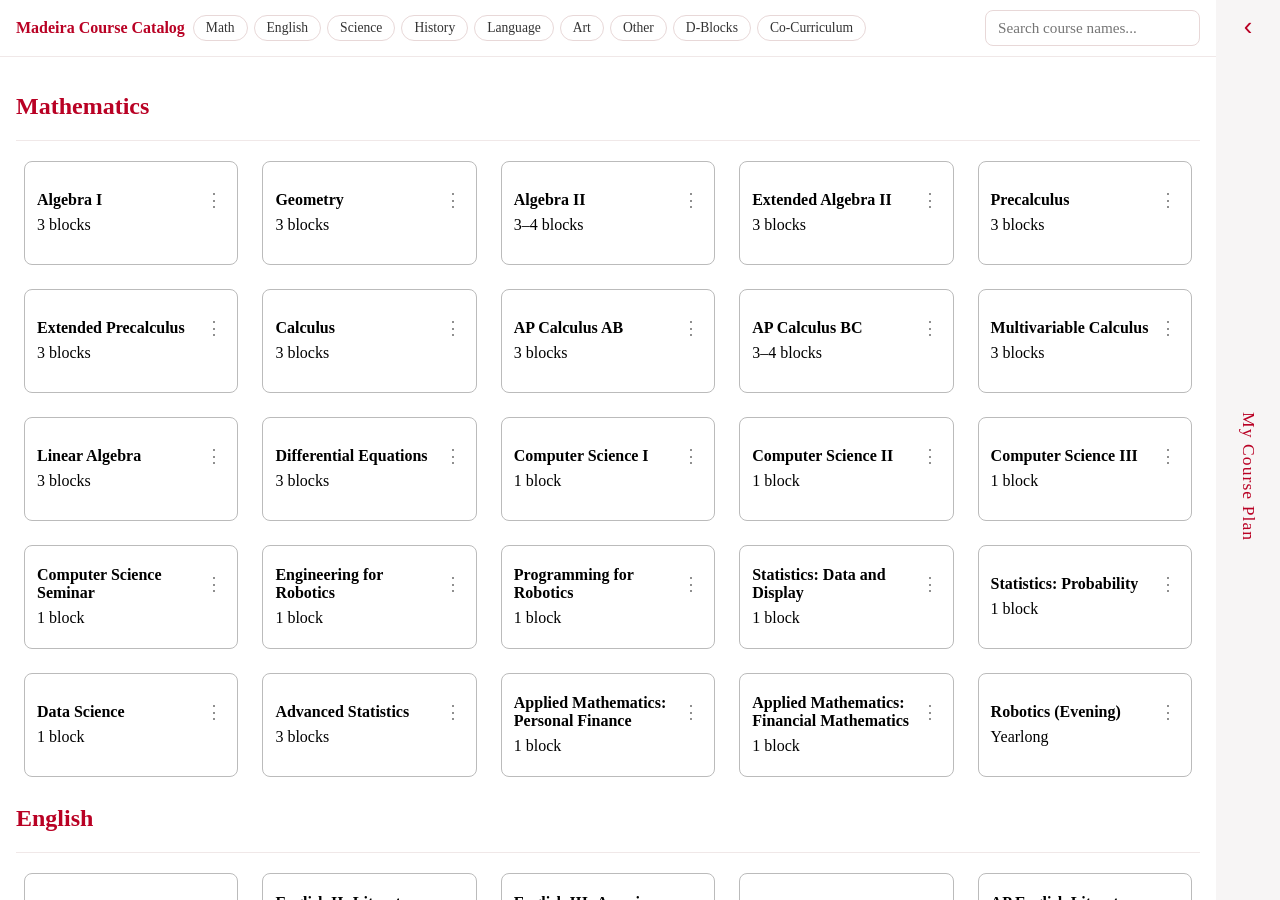
==== main.html @ 4b0dcd18 "Add collapsible course side bar" ====
<head>
  <meta charset="UTF-8">
  <title>Madeira Course Catalog</title>
  <link rel="stylesheet" href="css/style.css">
</head>

<body>

  <!-- two columns side by side -->
  <div id="app">

    <div id="catalog-wrapper">
      <div id="catalog-header">
        <h1 id="site-title">Madeira Course Catalog</h1>
        <div id="dept-nav">
          <button data-dept="mathematics">Math</button>
          <button data-dept="english">English</button>
          <button data-dept="science">Science</button>
          <button data-dept="history">History</button>
          <button data-dept="language">Language</button>
          <button data-dept="art">Art</button>
          <button data-dept="other">Other</button>
          <button data-dept="d_blocks">D-Blocks</button>
          <button data-dept="co_curriculum">Co-Curriculum</button>
        </div>
        <input type="search" id="search" placeholder="Search course names...">
      </div>

      <!-- left: the course catalog -->
      <div id="catalog"></div>
      <!-- course cards get put in catalog by JS -->
    </div>

    <div id="resize-handle"></div>

    <!-- right: the full plan — starts collapsed, expands on toggle -->
    <div id="plan" class="collapsed">
      <button id="plan-toggle" title="Open plan">‹</button>
      <span id="plan-collapsed-label">My Course Plan</span>

      <div id="plan-header">
        <h2>My Course Plan</h2>
        <button id="print-btn">Print / Save PDF</button>
      </div>

      <!-- selector so requirements adjust for students who entered in 10th or 11th grade -->
      <div id="entry-grade-selector">
        <span>Select first year at Madeira:</span>
        <button class="entry-btn active" data-entry="9">9th grade</button>
        <button class="entry-btn" data-entry="10">10th grade</button>
        <button class="entry-btn" data-entry="11">11th grade</button>
      </div>

      <!-- one drop zone per grade year -->
      <!-- class="drop-zone" marks these as valid drop targets -->
      <!-- each h3 has a block-counter span that JS updates -->
      <div class="grade-column" data-grade="9">
        <h3>9th Grade <span class="block-counter" id="counter-9">0/21 blocks</span></h3>
        <ul class="drop-zone"></ul>
      </div>

      <div class="grade-column" data-grade="10">
        <h3>10th Grade <span class="block-counter" id="counter-10">0/21 blocks</span></h3>
        <ul class="drop-zone"></ul>
      </div>

      <div class="grade-column" data-grade="11">
        <h3>11th Grade <span class="block-counter" id="counter-11">0/21 blocks</span></h3>
        <ul class="drop-zone"></ul>
      </div>

      <div class="grade-column" data-grade="12">
        <h3>12th Grade <span class="block-counter" id="counter-12">0/21 blocks</span></h3>
        <ul class="drop-zone"></ul>
      </div>

      <!-- distribution requirements tracker: updates live as courses are added -->
      <!-- starts collapsed so the ui isn't overwhelming — click the header to expand -->
      <div id="dist-tracker">
        <button id="dist-toggle">Distribution Requirements <span id="dist-arrow">▸</span></button>
        <div id="dist-table-wrap" class="hidden">
          <table id="dist-table"><tbody></tbody></table>
        </div>
      </div>

      <!-- tucked away at the bottom so it's not accidentally clicked -->
      <button id="clear-btn">Clear Plan</button>

    </div>
    <div id="modal-overlay" class="hidden">
      <div id="modal-box">
        <button id="modal-close">✕</button>
        <h2 id="modal-name"></h2>
        <p id="modal-description"></p>
        <table id="modal-stats">
          <tbody></tbody>
        </table>
      </div>
    </div>
  </div>

  <!-- confirmation dialog used for prereq warnings and clearing the plan -->
  <!-- <dialog> is part of the DOM so Chrome Translate can reach it, unlike confirm() -->
  <dialog id="confirm-dialog">
    <p id="confirm-message"></p>
    <div id="confirm-buttons">
      <button id="confirm-cancel">Cancel</button>
      <button id="confirm-ok">OK</button>
    </div>
  </dialog>

  <script src="js/main.js"></script>
</body>
---- css/style.css ----
:root {
  --font: Palatino, 'Palatino Linotype', 'Book Antiqua', serif;
}

/* setting up two panels side by side */
body {
  margin: 0;
  padding: 0;
}

#app {
  display: flex;
  height: 100vh;
  width: 100%;
  font-family: var(--font)
}

#site-title {
  font-size: 1rem;
  color: #B90124;
  margin: 0;
  white-space: nowrap; 
}

#catalog-wrapper {
  flex: 3;
  display: flex;
  flex-direction: column;
  overflow: hidden;
  background-color: #ffffff;
}

#catalog-header {
  display: flex;
  flex-wrap: wrap;
  align-items: center;
  gap: 8px;
  padding: 10px 16px;
  border-bottom: 1px solid #f0e8e8;
}

#catalog {
  overflow-y: scroll;
  padding: 16px;
}

#dept-nav {
  display: flex;
  flex-wrap: wrap;
  gap: 6px;
  flex: 1
}

#dept-nav button {
  background: none;
  border: 1px solid #e8d8d8;
  border-radius: 20px;
  padding: 4px 12px;
  font-family: var(--font);
  font-size: 0.85rem;
  cursor: pointer;
  color: #333;
}

#dept-nav button:hover {
  border-color: #B90124;
  color: #B90124;
}

#search {
  align-items: center;
  padding: 8px 12px;
  border: 1px solid #e8d8d8;
  border-radius: 8px;
  font-family: var(--font);
  max-width: 500px;
  font-size: 0.95rem;
  outline: none;
}

#search:focus {
  border-color: #B90124;
}

#resize-handle {
  width: 5px;
  cursor: col-resize;
  background: #f0e8e8;
  flex-shrink: 0;
}

#resize-handle:hover, #resize-handle.dragging {
  background: #B90124;
}

#plan {
  flex: 1;
  overflow-y: scroll;
  padding: 24px;
  background-color: #f7f5f5;
  transition: flex 0.25s ease;
}

/* collapsed: just a narrow strip showing the toggle and rotated label */
#plan.collapsed {
  flex: 0 0 64px;
  padding: 0;
  overflow: hidden;
  display: flex;
  flex-direction: column;
  align-items: center;
}

/* hide all plan content when collapsed except the toggle and label */
#plan.collapsed > *:not(#plan-toggle):not(#plan-collapsed-label) {
  display: none;
}

/* the ‹ arrow — only shown in the collapsed strip */
#plan-toggle {
  display: block;
  width: 100%;
  background: none;
  border: none;
  font-size: 1.6rem;
  cursor: pointer;
  color: #B90124;
  padding: 12px 0;
  text-align: center;
}

#plan-toggle:hover {
  opacity: 0.7;
}


/* "My Course Plan" rotated — only visible when the panel is collapsed */
#plan-collapsed-label {
  display: none;
  writing-mode: vertical-lr;
  font-family: var(--font);
  font-size: 1.1rem;
  color: #B90124;
  letter-spacing: 0.06em;
}

#plan.collapsed #plan-collapsed-label {
  display: flex;
  flex: 1;
  align-items: center;
  justify-content: center;
}

#modal-overlay {
  position: fixed;
  inset:0;
  background: rgba(0,0,0,0.7);
  display: flex;
  align-items: center;
  justify-content: center;
  z-index: 100;
}

#modal-overlay.hidden {
  display: none;
}

#modal-box {
  background: white;
  border-radius: 10px;
  padding: 3rem; 
  max-width: 560px;
  width: 90%;
  position: relative;
  max-height: 80vh;
  overflow-y: auto;
}

#modal-close {
  position: absolute;
  top: 12px;
  right: 16px;
  background: none;
  border: none;
  font-size: 1.2rem;
  cursor: pointer;
  color: #888;
}

/* stats table */
#modal-stats tbody tr td:first-child {
  color: #888;
  font-size: 1rem;
  padding-right: 16px;
  padding-bottom: 6px;
  white-space: nowrap;
}

#modal-name {
  font-size: 2rem;
  margin-bottom: 0.75rem;
}

#modal-description {
  font-size: 1.2rem;
  line-height: 1.6;
  margin-bottom: 1.25rem;
}

#modal-stats td {
  font-size: 1.2rem;
  padding-bottom: 8px;
}

/* department headers */
h2 {
  color: #B90124;
  scroll-margin-top: 24px;
}

/* divider between departments */
hr {
  border: none;
  border-top: 1px solid #f0e8e8;
  margin-bottom: 12px;
}

.course-card {
  border: 1px solid #bbb;
  border-radius: 8px;
  padding: 12px;
  margin: 8px;
  position: relative;
  display: flex;
  flex-direction: column;
  justify-content: center;
}

/* kill browser default margins on the p but keep a small top gap so it doesn't look crushed */
.course-card p {
  margin: 5px 0 0 0;
}

.course-grid {
  display: grid;
  grid-template-columns: repeat(auto-fill, minmax(200px, 1fr));
  grid-auto-rows: 120px;
  gap: 8px;
}

/* selected state on catalog card */
.course-card--selected {
  border-color: #B90124;
  background-color: #fdf0f2;
}

/* grade column boxes in the plan */
.grade-column {
  border: 1px solid #e8d8d8;
  border-radius: 8px;
  padding: 12px;
  margin-bottom: 12px;
  background-color: #ffffff;
}

.grade-column h3 {
  color: #B90124;
  margin-top: 0;
}

/* inside each grade column where cards get dropped */
.drop-zone {
  list-style: none;
  padding: 0;
  min-height: 50px;
  display: grid;
  grid-template-columns: repeat(auto-fill, minmax(140px, 1fr));
  gap: 6px;
}

/* placeholder text shown when a drop zone has no cards yet */
.drop-zone:empty::before {
  content: 'Drag courses here';
  grid-column: 1 / -1;
  text-align: center;
  color: #aaa;
  font-size: 0.9rem;
  padding: 14px 8px;
  word-break: break-word;
  overflow-wrap: break-word;
}

/* mini card inside the plan */
.plan-card {
  background-color: #ffffff;
  border: 1px solid #e8d8d8;
  border-radius: 6px;
  padding: 10px;
  font-size: 0.85rem;
  display: flex;
  flex-direction: column;
  position: relative;
}

/* + button on mini cards to add a note */
.note-btn {
  position: absolute;
  top: 6px;
  right: 6px;
  background: none;
  border: 1px solid #e8d8d8;
  border-radius: 50%;
  width: 18px;
  height: 18px;
  font-size: 0.7rem;
  cursor: pointer;
  color: #aaa;
  padding: 0;
  display: flex;
  align-items: center;
  justify-content: center;
}

.note-btn:hover {
  border-color: #B90124;
  color: #B90124;
}

/* text input that appears when you click the + */
.note-input {
  margin-top: 6px;
  border: 1px solid #e8d8d8;
  border-radius: 4px;
  padding: 4px 6px;
  font-family: var(--font);
  font-size: 0.78rem;
  width: 100%;
  box-sizing: border-box;
  outline: none;
}

.note-input:focus {
  border-color: #B90124;
}

/* saved note displayed on the card */
.note-text {
  margin-top: 4px;
  font-size: 0.75rem;
  color: #888;
  font-family: Georgia, serif;
}

.hidden {
  display: none;
}

.plan-card strong {
  padding-right: 26px;
}

.plan-card span {
  color: #888;
  font-size: 0.78rem;
}

/* status tag on plan cards — color is set inline by JS to match the catalog card icon */
.plan-status {
  font-size: 0.72rem;
  margin-top: 3px;
  display: block;
}

/* card row: badge (left) · course name (fills space) · ⋮ button (right) */
.card-row {
  display: flex;
  align-items: center;
  gap: 6px;
  margin-bottom: 2px;
}

/* name fills the space between badge and ⋮ button */
.card-row strong {
  flex: 1;
}

/* shows which grade year a course has been added to (e.g. "9th") */
.grade-badge {
  font-size: 0.68rem;
  color: #B90124;
  font-weight: bold;
  background: #fdf0f2;
  border-radius: 3px;
  padding: 1px 5px;
}

/* ⋮ button on catalog cards for setting a status */
.status-btn {
  background: none;
  border: none;
  cursor: pointer;
  color: #888;
  font-size: 1.1rem;
  padding: 0 2px;
  line-height: 1;
  margin-left: auto;
}

.status-btn:hover {
  opacity: 0.7;
}


/* dropdown that appears under the ⋮ button */
.status-dropdown {
  position: absolute;
  top: 34px;
  right: 6px;
  background: white;
  border: 1px solid #e8d8d8;
  border-radius: 6px;
  box-shadow: 0 2px 8px rgba(0,0,0,0.12);
  z-index: 10;
  min-width: 148px;
}

.status-dropdown button {
  display: block;
  width: 100%;
  background: none;
  border: none;
  text-align: left;
  padding: 8px 12px;
  cursor: pointer;
  font-family: var(--font);
  font-size: 0.85rem;
  color: #333;
}

.status-dropdown button:hover {
  background: #fdf0f2;
  color: #B90124;
}

/* green tint when a course is marked as taken previously */
.course-card--taken {
  border-color: #2e7d32;
  background-color: #f0f7f0;
}

/* "Remove status" option at the bottom of the dropdown */
.status-dropdown button[data-status="none"] {
  color: #aaa;
  font-style: italic;
  border-top: 1px solid #f0e8e8;
}

/* brief popup at the bottom of the screen for prereq warnings */
.toast {
  position: fixed;
  bottom: 24px;
  left: 50%;
  transform: translateX(-50%);
  background: #333;
  color: white;
  padding: 12px 20px;
  border-radius: 8px;
  font-size: 0.9rem;
  font-family: var(--font);
  z-index: 200;
  max-width: 620px;
  text-align: center;
  box-shadow: 0 4px 12px rgba(0,0,0,0.2);
}

/* plan header: title on the left, print button on the right */
#plan-header {
  display: flex;
  justify-content: space-between;
  align-items: center;
  margin-bottom: 24px;
}

#plan-header h2 {
  margin: 0;
}

#print-btn {
  background: none;
  border: 1px solid #e8d8d8;
  border-radius: 6px;
  padding: 6px 12px;
  font-family: var(--font);
  font-size: 0.85rem;
  cursor: pointer;
  color: #555;
}

#print-btn:hover {
  border-color: #B90124;
  color: #B90124;
}

/* same style as the print button, just tucked below the tracker */
#clear-btn {
  display: block;
  margin: 20px auto 8px;
  background: none;
  border: 1px solid #e8d8d8;
  border-radius: 6px;
  padding: 6px 12px;
  font-family: var(--font);
  font-size: 0.85rem;
  cursor: pointer;
  color: #555;
}

#clear-btn:hover {
  border-color: #B90124;
  color: #B90124;
}

/* print / save as pdf: hide catalog, show plan full-width */
@media print {
  #catalog-wrapper { display: none; }
  #resize-handle { display: none; }
  /* always print the plan fully expanded even if it was collapsed on screen */
  #plan.collapsed { flex: 1; padding: 24px; overflow: visible; }
  #plan.collapsed > * { display: revert !important; }
  #plan-toggle, #plan-collapsed-label { display: none !important; }
  #app { display: block; }

  #plan {
    overflow: visible;
    width: 100%;
    padding: 0;
    box-sizing: border-box;
  }

  /* swap the rounded box for a simple top rule so a page break mid-section
     doesn't produce a split empty box with the header on one page */
  .grade-column {
    box-sizing: border-box;
    border: none;
    border-top: 2px solid #f0e8e8;
    border-radius: 0;
    padding: 8px 0 16px 0;
    margin-bottom: 0;
    background: none;
  }

  /* keep the grade heading glued to its first row of cards */
  .grade-column h3 { break-after: avoid; }

  /* hide empty grade years entirely — no "Drag courses here" on the printout */
  .grade-column:has(.drop-zone:empty) { display: none; }
  .drop-zone { min-height: 0; }
  .drop-zone:empty::before { display: none; }

  .drop-zone, .plan-card { box-sizing: border-box; }

  .note-btn, .status-btn, #print-btn { display: none !important; }
  .plan-card { margin-bottom: 6px; break-inside: avoid; }
  /* hide interactive elements that don't belong on a printout */
  .block-picker, #entry-grade-selector { display: none !important; }
  .block-counter { float: none; margin-left: 6px; }

  /* always show the distribution requirements when printing, even if collapsed */
  #dist-table-wrap.hidden { display: block !important; }
  #dist-toggle { display: none; }
}

/* ── entry grade selector ───────────────────────────────────── */

#entry-grade-selector {
  display: flex;
  align-items: center;
  gap: 6px;
  margin-bottom: 20px;
  font-size: 0.82rem;
  color: #888;
  flex-wrap: wrap;
}

.entry-btn {
  background: none;
  border: 1px solid #e8d8d8;
  border-radius: 20px;
  padding: 3px 10px;
  font-family: var(--font);
  font-size: 0.8rem;
  cursor: pointer;
  color: #555;
}

.entry-btn:hover {
  border-color: #B90124;
  color: #B90124;
}

.entry-btn.active {
  border-color: #B90124;
  color: #B90124;
  background-color: #fdf0f2;
}

/* ── per-grade block counter ────────────────────────────────── */

/* sits inside the grade h3, floated right */
.block-counter {
  font-size: 0.75rem;
  font-weight: normal;
  color: #bbb;
  float: right;
  margin-top: 4px;
  font-family: var(--font);
}

/* turns green when the total lands in the 18–21 range */
.block-counter.good {
  color: #2e7d32;
}

/* turns red when blocks are out of the 18–21 range */
.block-counter.off {
  color: #B90124;
}

/* ── block range picker on plan cards ──────────────────────── */

/* shows up on cards where the block count is a range (e.g. Algebra II: 3–4) */
.block-picker {
  display: flex;
  align-items: center;
  gap: 3px;
  margin-top: 5px;
  flex-wrap: wrap;
}

.block-picker-label {
  font-size: 0.7rem;
  color: #bbb;
}

.block-pick-btn {
  background: none;
  border: 1px solid #e8d8d8;
  border-radius: 4px;
  padding: 1px 6px;
  font-size: 0.72rem;
  cursor: pointer;
  font-family: var(--font);
  color: #888;
  line-height: 1.4;
}

.block-pick-btn:hover {
  border-color: #B90124;
  color: #B90124;
}

/* active = the currently selected block count */
.block-pick-btn.active {
  border-color: #B90124;
  color: #B90124;
  background-color: #fdf0f2;
}

/* ── distribution requirements tracker ─────────────────────── */

#dist-tracker {
  margin-top: 20px;
  background-color: #ffffff;
  border: 1px solid #e8d8d8;
  border-radius: 8px;
  overflow: hidden;
}

/* the clickable header row that collapses/expands the table */
#dist-toggle {
  display: flex;
  justify-content: space-between;
  align-items: center;
  width: 100%;
  background: none;
  border: none;
  padding: 10px 16px;
  font-family: var(--font);
  font-size: 0.9rem;
  color: #B90124;
  cursor: pointer;
  text-align: left;
}

#dist-toggle:hover {
  background-color: #fdf0f2;
}

#dist-arrow {
  font-size: 0.75rem;
  color: #B90124;
}

/* the table gets padding only when it's visible */
/* wrapper div gets the padding — table elements ignore padding with border-collapse: collapse */
#dist-table-wrap {
  padding: 20px 16px 24px;
}

#dist-table {
  width: 100%;
  border-collapse: collapse;
  font-size: 0.85rem;
}

#dist-table td {
  padding: 3px 4px;
  vertical-align: top;
}

/* indent the subject name column so it doesn't hug the left edge */
#dist-table td:first-child {
  padding-left: 12px;
}

/* right-aligned credit count column */
.dist-count {
  text-align: right;
  color: #888;
  white-space: nowrap;
  padding-right: 8px;
}

/* third column: just the checkmark/x */
#dist-table tr td:last-child {
  width: 20px;
  text-align: center;
}

.dist-met   { color: #2e7d32; font-weight: bold; }
.dist-unmet { color: #B90124; }

/* indented sub-rows (e.g. Biology ✓  Chemistry ✗  Physics ✓) */
.dist-sub {
  font-size: 0.78rem;
  color: #888;
  padding: 0 4px 6px 16px;
}

.dist-sub .dist-met   { font-weight: normal; }
.dist-sub .dist-unmet { font-weight: normal; }

/* ── confirmation dialog (prereq warnings + clear plan) ─────── */

/* <dialog> is part of the DOM so Chrome Translate can reach it */
#confirm-dialog {
  border: none;
  border-radius: 10px;
  padding: 2rem 2.5rem;
  max-width: 460px;
  width: 90%;
  font-family: var(--font);
  font-size: 1rem;
  line-height: 1.6;
  color: #333;
}

/* dark overlay behind the dialog, same as the course detail modal */
#confirm-dialog::backdrop {
  background: rgba(0,0,0,0.7);
}

/* white-space: pre-line makes \n in the JS message show as real line breaks */
#confirm-message {
  margin: 0 0 1.5rem 0;
  white-space: pre-line;
}

#confirm-buttons {
  display: flex;
  justify-content: flex-end;
  gap: 8px;
}

#confirm-cancel {
  background: none;
  border: 1px solid #e8d8d8;
  border-radius: 6px;
  padding: 6px 14px;
  font-family: var(--font);
  font-size: 0.9rem;
  cursor: pointer;
  color: #555;
}

#confirm-cancel:hover {
  border-color: #B90124;
  color: #B90124;
}

#confirm-ok {
  background: none;
  border: 1px solid #B90124;
  border-radius: 6px;
  padding: 6px 14px;
  font-family: var(--font);
  font-size: 0.9rem;
  cursor: pointer;
  color: #B90124;
}

#confirm-ok:hover {
  background-color: #fdf0f2;
}
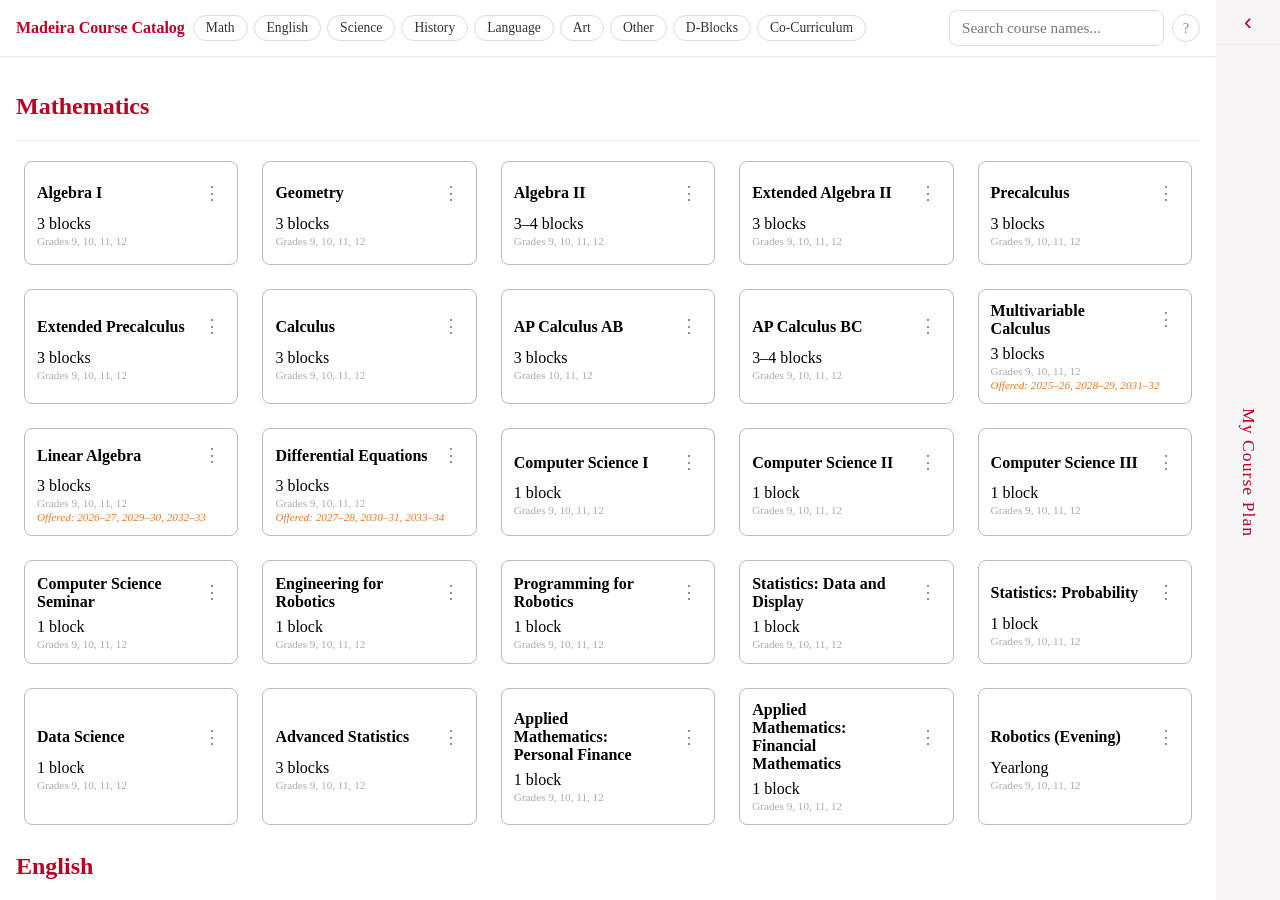
==== commit 025aa30f: "Refactor HTML structure to improve comments" ====
--- a/main.html
+++ b/main.html
@@ -24,6 +24,7 @@
           <button data-dept="co_curriculum">Co-Curriculum</button>
         </div>
         <input type="search" id="search" placeholder="Search course names...">
+        <button id="help-btn" title="How to use this tool">?</button>
       </div>
 
       <!-- left: the course catalog -->
@@ -33,60 +34,106 @@
 
     <div id="resize-handle"></div>
 
-    <!-- right: the full plan — starts collapsed, expands on toggle -->
+    <!-- right: the full plan, starts collapsed, expands -->
     <div id="plan" class="collapsed">
       <button id="plan-toggle" title="Open plan">‹</button>
       <span id="plan-collapsed-label">My Course Plan</span>
 
-      <div id="plan-header">
-        <h2>My Course Plan</h2>
-        <button id="print-btn">Print / Save PDF</button>
+      <!-- plan-inner wraps all the scrollable content so the toggle arrow stays outside
+           the scrollable area and never shifts when padding or content changes -->
+      <div id="plan-inner">
+
+        <div id="plan-header">
+          <h2>My Course Plan</h2>
+          <button id="print-btn">Print / Save PDF</button>
+        </div>
+
+        <!-- selector so requirements adjust for students who entered in 10th or 11th grade -->
+        <div id="entry-grade-selector">
+          <span>Select first year at Madeira:</span>
+          <button class="entry-btn active" data-entry="9">9th grade</button>
+          <button class="entry-btn" data-entry="10">10th grade</button>
+          <button class="entry-btn" data-entry="11">11th grade</button>
+        </div>
+
+        <!-- one drop zone per grade year -->
+        <!-- class="drop-zone" marks these as valid drop targets -->
+        <!-- each h3 has a block-counter span that JS updates -->
+        <div class="grade-column" data-grade="9">
+          <h3>9th Grade <span class="block-counter" id="counter-9">0 blocks · 0 credits</span></h3>
+          <ul class="drop-zone"></ul>
+        </div>
+
+        <div class="grade-column" data-grade="10">
+          <h3>10th Grade <span class="block-counter" id="counter-10">0 blocks · 0 credits</span></h3>
+          <ul class="drop-zone"></ul>
+        </div>
+
+        <div class="grade-column" data-grade="11">
+          <h3>11th Grade <span class="block-counter" id="counter-11">0 blocks · 0 credits</span></h3>
+          <ul class="drop-zone"></ul>
+        </div>
+
+        <div class="grade-column" data-grade="12">
+          <h3>12th Grade <span class="block-counter" id="counter-12">0 blocks · 0 credits</span></h3>
+          <ul class="drop-zone"></ul>
+        </div>
+
+        <!-- distribution requirements tracker: updates live as courses are added -->
+        <div id="dist-tracker">
+          <button id="dist-toggle">Distribution Requirements <span id="dist-arrow">▾</span></button>
+          <div id="dist-table-wrap">
+            <table id="dist-table"><tbody></tbody></table>
+          </div>
+        </div>
+
+        <!-- tucked away at the bottom so it's not accidentally clicked -->
+        <button id="clear-btn">Clear Plan</button>
+
+      </div><!-- end #plan-inner -->
+    </div>
+    <!-- help / tutorial overlay — opened by the ? button in the header -->
+    <div id="help-overlay" class="hidden">
+      <div id="help-box">
+        <button id="help-close">✕</button>
+        <h2>How to use this planner</h2>
+
+        <h3>Building your plan</h3>
+        <ul>
+          <li><strong>Browse courses</strong> in the course catalog on the left side of the screen. Click the subject buttons at the top to jump to a department, or type in the search bar to find a course by name.</li>
+          <li><strong>Open your plan</strong> by clicking on the collapsed side bar on the far right side of the screen. Use the vertical bar between the catalog and plan to adjust the size they are displayed.</li>
+          <li><strong>Drag a course card</strong> into one of the grade columns on the right to add it to your plan.</li>
+          <li><strong>Move a course</strong> by dragging its mini-card from one grade column to another.</li>
+          <li><strong>Remove a course</strong> by dragging its mini-card back to the left catalog panel.</li>
+          <li>Click any course card (in the catalog or in your plan) to see its full description and details.</li>
+        </ul>
+
+        <h3>Tagging courses</h3>
+        <ul>
+          <li>Click the <strong>⋮</strong> button in the top right of a catalog card to mark a course as <strong>★ Interested</strong>, <strong>✓ Taken Previously</strong>, or <strong>? Asking About</strong>. The tag shows up on the mini-card in your plan too.</li>
+          <li>If you've already taken a prerequisite at a different school, mark it as "Taken Previously" so the planner knows you have it.</li>
+        </ul>
+
+        <h3>Saving &amp; printing</h3>
+        <ul>
+          <li>Your plan is <strong>saved automatically</strong> in your browser. It will still be there if you close the tab and come back.</li>
+          <li>Click <strong>Print / Save PDF</strong> to download a copy of your plan.</li>
+        </ul>
+
+        <h3>About the Madeira schedule</h3>
+        <ul>
+          <li><strong>Blocks</strong> are the main academic schedule slots. Most courses are 3 blocks per year. You must fill 18–21 blocks per year (shown by the ✓/✗ counter next to each grade).</li>
+          <li><strong>D-Blocks</strong> are daily afternoon activity periods. They are not counted toward your academic block total. You choose one activity per season (Fall, Winter, Spring).</li>
+          <li><strong>Co-Curriculum</strong> courses (Student Government, leadership programs, etc.) are separate from your academic schedule and are required each year.</li>
+          <li><strong>Evening courses</strong> like Chorus, Orchestra, Stagecraft, and GYLB meet outside of the regular school day. They count as credits toward graduation but do not take up a daytime block.</li>
+          <li><strong>Rotating courses</strong> — Linear Algebra, Multivariable Calculus, and Differential Equations — are not offered every year. Their catalog cards show which years they are available.</li>
+        </ul>
+
+        <h3>Graduation requirements</h3>
+        <p>Click <strong>Distribution Requirements</strong> at the bottom of your plan to see a live checklist of how many credits you still need in each subject area. This updates automatically as you add courses.</p>
       </div>
+    </div>
 
-      <!-- selector so requirements adjust for students who entered in 10th or 11th grade -->
-      <div id="entry-grade-selector">
-        <span>Select first year at Madeira:</span>
-        <button class="entry-btn active" data-entry="9">9th grade</button>
-        <button class="entry-btn" data-entry="10">10th grade</button>
-        <button class="entry-btn" data-entry="11">11th grade</button>
-      </div>
-
-      <!-- one drop zone per grade year -->
-      <!-- class="drop-zone" marks these as valid drop targets -->
-      <!-- each h3 has a block-counter span that JS updates -->
-      <div class="grade-column" data-grade="9">
-        <h3>9th Grade <span class="block-counter" id="counter-9">0/21 blocks</span></h3>
-        <ul class="drop-zone"></ul>
-      </div>
-
-      <div class="grade-column" data-grade="10">
-        <h3>10th Grade <span class="block-counter" id="counter-10">0/21 blocks</span></h3>
-        <ul class="drop-zone"></ul>
-      </div>
-
-      <div class="grade-column" data-grade="11">
-        <h3>11th Grade <span class="block-counter" id="counter-11">0/21 blocks</span></h3>
-        <ul class="drop-zone"></ul>
-      </div>
-
-      <div class="grade-column" data-grade="12">
-        <h3>12th Grade <span class="block-counter" id="counter-12">0/21 blocks</span></h3>
-        <ul class="drop-zone"></ul>
-      </div>
-
-      <!-- distribution requirements tracker: updates live as courses are added -->
-      <!-- starts collapsed so the ui isn't overwhelming — click the header to expand -->
-      <div id="dist-tracker">
-        <button id="dist-toggle">Distribution Requirements <span id="dist-arrow">▸</span></button>
-        <div id="dist-table-wrap" class="hidden">
-          <table id="dist-table"><tbody></tbody></table>
-        </div>
-      </div>
-
-      <!-- tucked away at the bottom so it's not accidentally clicked -->
-      <button id="clear-btn">Clear Plan</button>
-
-    </div>
     <div id="modal-overlay" class="hidden">
       <div id="modal-box">
         <button id="modal-close">✕</button>
@@ -99,8 +146,15 @@
     </div>
   </div>
 
-  <!-- confirmation dialog used for prereq warnings and clearing the plan -->
-  <!-- <dialog> is part of the DOM so Chrome Translate can reach it, unlike confirm() -->
+  <!-- shown when a student clicks a locked required course card -->
+  <dialog id="locked-dialog">
+    <p id="locked-message"></p>
+    <div id="locked-buttons">
+      <button id="locked-ok">OK</button>
+    </div>
+  </dialog>
+
+  <!-- confirmation used for prereq warnings and clearing the plan -->
   <dialog id="confirm-dialog">
     <p id="confirm-message"></p>
     <div id="confirm-buttons">
--- a/css/style.css
+++ b/css/style.css
@@ -23,7 +23,7 @@
 }
 
 #catalog-wrapper {
-  flex: 3;
+  flex: 5;
   display: flex;
   flex-direction: column;
   overflow: hidden;
@@ -94,45 +94,52 @@
 }
 
 #plan {
+  flex: 2;
+  display: flex;
+  flex-direction: column;
+  background-color: #f7f5f5;
+  transition: flex 0.25s ease;
+}
+
+/* collapsed: narrow strip — whole thing is clickable to open the plan */
+#plan.collapsed {
+  flex: 0 0 64px;
+  overflow: hidden;
+  cursor: pointer;
+}
+
+/* toggle arrow — full-width bar at the top of the panel
+   lives outside #plan-inner so padding changes to the scroll area never move it */
+#plan-toggle {
+  display: block;
+  width: 100%;
+  flex-shrink: 0;
+  background: none;
+  border: none;
+  border-bottom: 1px solid #f0e8e8;
+  font-size: 1.5rem;
+  cursor: pointer;
+  color: #B90124;
+  padding: 10px 0;
+  text-align: center;
+  line-height: 1;
+}
+
+#plan-toggle:hover {
+  background-color: #fdf0f2;
+}
+
+/* the scrollable content area — everything except the toggle and the collapsed label */
+#plan-inner {
   flex: 1;
   overflow-y: scroll;
   padding: 24px;
-  background-color: #f7f5f5;
-  transition: flex 0.25s ease;
-}
-
-/* collapsed: just a narrow strip showing the toggle and rotated label */
-#plan.collapsed {
-  flex: 0 0 64px;
-  padding: 0;
-  overflow: hidden;
-  display: flex;
-  flex-direction: column;
-  align-items: center;
-}
-
-/* hide all plan content when collapsed except the toggle and label */
-#plan.collapsed > *:not(#plan-toggle):not(#plan-collapsed-label) {
+}
+
+/* when collapsed, hide the inner content */
+#plan.collapsed #plan-inner {
   display: none;
 }
-
-/* the ‹ arrow — only shown in the collapsed strip */
-#plan-toggle {
-  display: block;
-  width: 100%;
-  background: none;
-  border: none;
-  font-size: 1.6rem;
-  cursor: pointer;
-  color: #B90124;
-  padding: 12px 0;
-  text-align: center;
-}
-
-#plan-toggle:hover {
-  opacity: 0.7;
-}
-
 
 /* "My Course Plan" rotated — only visible when the panel is collapsed */
 #plan-collapsed-label {
@@ -236,7 +243,7 @@
   justify-content: center;
 }
 
-/* kill browser default margins on the p but keep a small top gap so it doesn't look crushed */
+/*  keep a small top gap so it doesn't look crushed */
 .course-card p {
   margin: 5px 0 0 0;
 }
@@ -244,7 +251,9 @@
 .course-grid {
   display: grid;
   grid-template-columns: repeat(auto-fill, minmax(200px, 1fr));
-  grid-auto-rows: 120px;
+  /* minmax lets cards grow if they need to (rotation label, grade level line)
+     while keeping a consistent minimum height across all cards */
+  grid-auto-rows: minmax(120px, auto);
   gap: 8px;
 }
 
@@ -395,15 +404,18 @@
 }
 
 /* ⋮ button on catalog cards for setting a status */
+/* bigger padding = easier to click without changing the visual size much */
 .status-btn {
   background: none;
   border: none;
   cursor: pointer;
   color: #888;
   font-size: 1.1rem;
-  padding: 0 2px;
+  padding: 6px 8px;
   line-height: 1;
   margin-left: auto;
+  /* negative margin pulls back any extra space so the card layout isn't affected */
+  margin-right: -4px;
 }
 
 .status-btn:hover {
@@ -520,22 +532,84 @@
   color: #B90124;
 }
 
+/* ── responsive layout — stack panels vertically on mobile ──── */
+
+@media (max-width: 768px) {
+  #app {
+    flex-direction: column;
+    height: auto;
+    min-height: 100vh;
+  }
+
+  #catalog-wrapper {
+    flex: none;
+    width: 100%;
+    overflow: visible;
+  }
+
+  /* catalog scrolls naturally with the page on mobile */
+  #catalog {
+    overflow-y: visible;
+  }
+
+  /* hide the drag handle — not useful on mobile */
+  #resize-handle {
+    display: none !important;
+  }
+
+  /* plan panel sits below the catalog, full width, always expanded on mobile */
+  #plan, #plan.collapsed {
+    flex: none;
+    width: 100%;
+    overflow: visible;
+    display: flex;
+    flex-direction: column;
+  }
+
+  /* always show plan-inner on mobile */
+  #plan.collapsed #plan-inner {
+    display: block !important;
+  }
+
+  #plan-inner {
+    overflow-y: visible;
+    padding: 16px;
+  }
+
+  /* hide the toggle arrow and collapsed label on mobile — plan is always open */
+  #plan-toggle,
+  #plan-collapsed-label,
+  #help-btn {
+    display: none !important;
+  }
+
+  /* catalog header: let the search bar take a full row below the nav */
+  #catalog-header {
+    flex-wrap: wrap;
+  }
+
+  #search {
+    width: 100%;
+    max-width: 100%;
+    box-sizing: border-box;
+  }
+
+  /* drop zones fill the full width in one column */
+  .drop-zone {
+    grid-template-columns: 1fr;
+  }
+}
+
 /* print / save as pdf: hide catalog, show plan full-width */
 @media print {
   #catalog-wrapper { display: none; }
   #resize-handle { display: none; }
   /* always print the plan fully expanded even if it was collapsed on screen */
-  #plan.collapsed { flex: 1; padding: 24px; overflow: visible; }
-  #plan.collapsed > * { display: revert !important; }
+  #plan, #plan.collapsed { flex: 1; overflow: visible; display: flex; flex-direction: column; }
+  #plan.collapsed #plan-inner { display: block !important; }
+  #plan-inner { overflow: visible; padding: 0; }
   #plan-toggle, #plan-collapsed-label { display: none !important; }
   #app { display: block; }
-
-  #plan {
-    overflow: visible;
-    width: 100%;
-    padding: 0;
-    box-sizing: border-box;
-  }
 
   /* swap the rounded box for a simple top rule so a page break mid-section
      doesn't produce a split empty box with the header on one page */
@@ -812,3 +886,206 @@
 #confirm-ok:hover {
   background-color: #fdf0f2;
 }
+
+/* small grade-level note on catalog cards (e.g. "Grades 11, 12" or "Grade 9 only") */
+.card-grade-levels {
+  display: block;
+  font-size: 0.7rem;
+  color: #aaa;
+  margin-top: 2px;
+}
+
+/* rotating math course note (e.g. "Offered: 2026, 2029, 2032") */
+.card-rotation {
+  display: block;
+  font-size: 0.7rem;
+  color: #e87722;
+  margin-top: 2px;
+  font-style: italic;
+}
+
+/* ── startup bounce animations ───────────────────────────────── */
+
+/* plan strip bounces left-right to hint it can be opened */
+@keyframes plan-bounce {
+  0%   { transform: translateX(0); }
+  15%  { transform: translateX(-14px); }
+  30%  { transform: translateX(0); }
+  45%  { transform: translateX(-9px); }
+  60%  { transform: translateX(0); }
+  75%  { transform: translateX(-4px); }
+  100% { transform: translateX(0); }
+}
+
+.plan-bounce {
+  animation: plan-bounce 0.9s ease 0.7s 1 both;
+}
+
+/* ? button pulses to draw attention to the tutorial */
+@keyframes help-bounce {
+  0%   { transform: scale(1); }
+  20%  { transform: scale(1.45); }
+  40%  { transform: scale(1); }
+  60%  { transform: scale(1.25); }
+  80%  { transform: scale(1); }
+  90%  { transform: scale(1.1); }
+  100% { transform: scale(1); }
+}
+
+.help-bounce {
+  animation: help-bounce 0.8s ease 1.4s 1 both;
+}
+
+/* ── ? help button in the catalog header ───────────────────── */
+
+#help-btn {
+  background: none;
+  border: 1px solid #e8d8d8;
+  border-radius: 50%;
+  width: 28px;
+  height: 28px;
+  font-family: var(--font);
+  font-size: 0.9rem;
+  color: #888;
+  cursor: pointer;
+  flex-shrink: 0;
+  line-height: 1;
+}
+
+#help-btn:hover {
+  border-color: #B90124;
+  color: #B90124;
+}
+
+/* ── help / tutorial overlay ────────────────────────────────── */
+
+#help-overlay {
+  position: fixed;
+  inset: 0;
+  background: rgba(0,0,0,0.7);
+  display: flex;
+  align-items: center;
+  justify-content: center;
+  z-index: 100;
+}
+
+#help-overlay.hidden {
+  display: none;
+}
+
+#help-box {
+  background: white;
+  border-radius: 10px;
+  padding: 2.5rem 3rem;
+  max-width: 600px;
+  width: 90%;
+  max-height: 85vh;
+  overflow-y: auto;
+  position: relative;
+  font-family: var(--font);
+  color: #333;
+  line-height: 1.6;
+}
+
+#help-box h2 {
+  font-size: 1.5rem;
+  margin-top: 0;
+  margin-bottom: 1.2rem;
+}
+
+#help-box h3 {
+  color: #B90124;
+  font-size: 1rem;
+  margin-top: 1.4rem;
+  margin-bottom: 0.4rem;
+}
+
+#help-box ul {
+  margin: 0 0 0.5rem 0;
+  padding-left: 1.2rem;
+}
+
+#help-box li {
+  margin-bottom: 0.4rem;
+  font-size: 0.95rem;
+}
+
+#help-box p {
+  font-size: 0.95rem;
+  margin: 0.4rem 0 0.8rem 0;
+}
+
+#help-close {
+  position: absolute;
+  top: 12px;
+  right: 16px;
+  background: none;
+  border: none;
+  font-size: 1.2rem;
+  cursor: pointer;
+  color: #888;
+}
+
+#help-close:hover {
+  color: #B90124;
+}
+
+/* ── locked required course plan cards ─────────────────────── */
+
+/* locked cards can't be dragged and have a subtle required indicator */
+.plan-card--locked {
+  cursor: default;
+  border-color: #e8d8d8;
+  background-color: #fdfbfb;
+}
+
+/* small "Required" label at the bottom of locked cards */
+.plan-card--locked .locked-label {
+  font-size: 0.65rem;
+  color: #B90124;
+  margin-top: 4px;
+  letter-spacing: 0.04em;
+  text-transform: uppercase;
+}
+
+/* ── locked-dialog (info popup for required courses) ────────── */
+
+#locked-dialog {
+  border: none;
+  border-radius: 10px;
+  padding: 2rem 2.5rem;
+  max-width: 420px;
+  width: 90%;
+  font-family: var(--font);
+  font-size: 1rem;
+  line-height: 1.6;
+  color: #333;
+}
+
+#locked-dialog::backdrop {
+  background: rgba(0,0,0,0.7);
+}
+
+#locked-message {
+  margin: 0 0 1.5rem 0;
+}
+
+#locked-buttons {
+  display: flex;
+  justify-content: flex-end;
+}
+
+#locked-ok {
+  background: none;
+  border: 1px solid #B90124;
+  border-radius: 6px;
+  padding: 6px 14px;
+  font-family: var(--font);
+  font-size: 0.9rem;
+  cursor: pointer;
+  color: #B90124;
+}
+
+#locked-ok:hover {
+  background-color: #fdf0f2;
+}
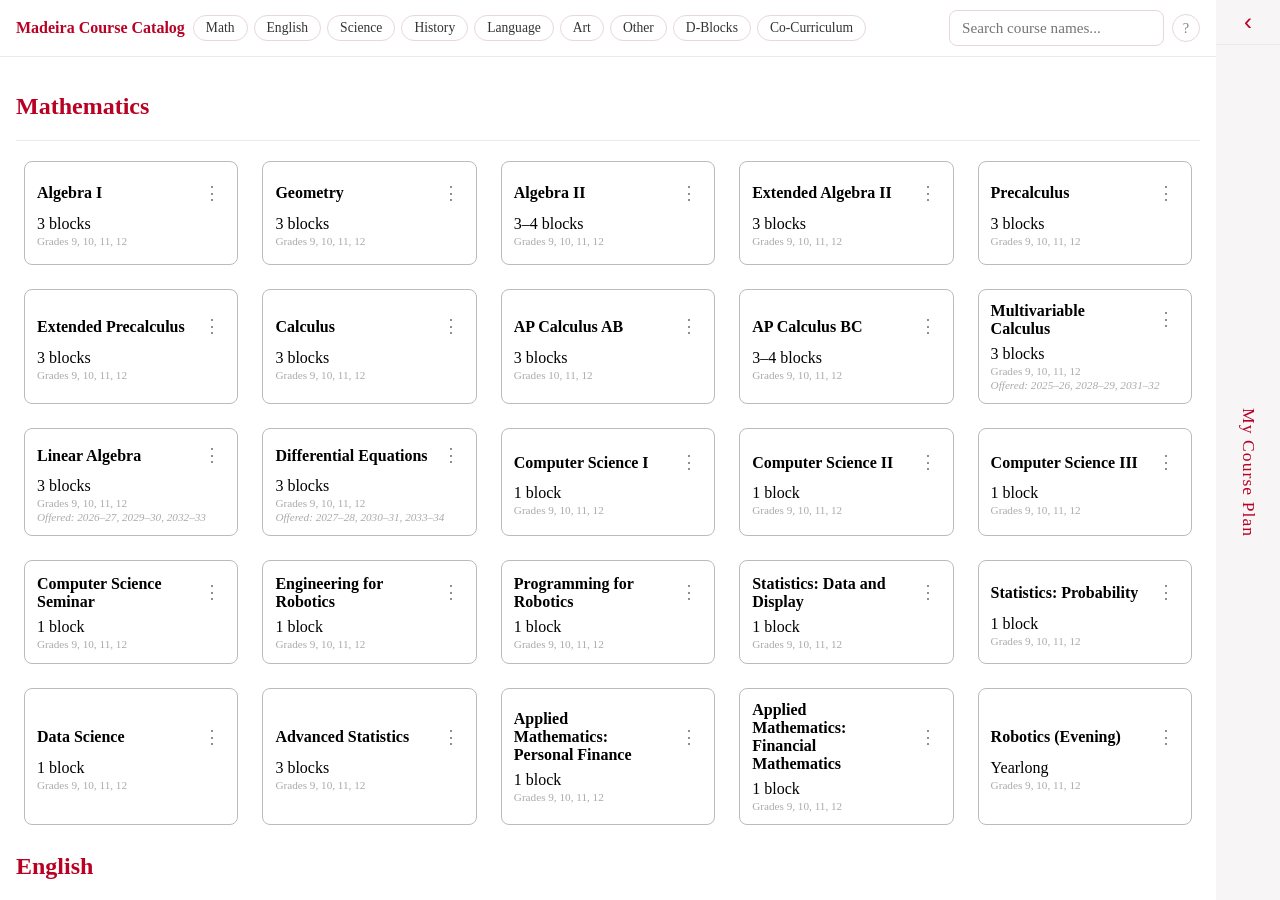
==== commit 286ea545: "Simplify class names Refactor help button event listener  Add title attribute and cursor style to si" ====
--- a/main.html
+++ b/main.html
@@ -11,7 +11,7 @@
 
     <div id="catalog-wrapper">
       <div id="catalog-header">
-        <h1 id="site-title">Madeira Course Catalog</h1>
+        <h1 id="site-title" title="How to use this tool" style="cursor:pointer">Madeira Course Catalog</h1>
         <div id="dept-nav">
           <button data-dept="mathematics">Math</button>
           <button data-dept="english">English</button>
--- a/css/style.css
+++ b/css/style.css
@@ -101,14 +101,14 @@
   transition: flex 0.25s ease;
 }
 
-/* collapsed: narrow strip — whole thing is clickable to open the plan */
+/* collapsed: narrow strip â€” whole thing is clickable to open the plan */
 #plan.collapsed {
   flex: 0 0 64px;
   overflow: hidden;
   cursor: pointer;
 }
 
-/* toggle arrow — full-width bar at the top of the panel
+/* toggle arrow â€” full-width bar at the top of the panel
    lives outside #plan-inner so padding changes to the scroll area never move it */
 #plan-toggle {
   display: block;
@@ -129,7 +129,7 @@
   background-color: #fdf0f2;
 }
 
-/* the scrollable content area — everything except the toggle and the collapsed label */
+/* the scrollable content area â€” everything except the toggle and the collapsed label */
 #plan-inner {
   flex: 1;
   overflow-y: scroll;
@@ -141,7 +141,7 @@
   display: none;
 }
 
-/* "My Course Plan" rotated — only visible when the panel is collapsed */
+/* "My Course Plan" rotated â€” only visible when the panel is collapsed */
 #plan-collapsed-label {
   display: none;
   writing-mode: vertical-lr;
@@ -373,14 +373,14 @@
   font-size: 0.78rem;
 }
 
-/* status tag on plan cards — color is set inline by JS to match the catalog card icon */
+/* status tag on plan cards â€” color is set inline by JS to match the catalog card icon */
 .plan-status {
   font-size: 0.72rem;
   margin-top: 3px;
   display: block;
 }
 
-/* card row: badge (left) · course name (fills space) · ⋮ button (right) */
+/* card row: badge (left) Â· course name (fills space) Â· â‹® button (right) */
 .card-row {
   display: flex;
   align-items: center;
@@ -388,7 +388,7 @@
   margin-bottom: 2px;
 }
 
-/* name fills the space between badge and ⋮ button */
+/* name fills the space between badge and â‹® button */
 .card-row strong {
   flex: 1;
 }
@@ -403,7 +403,7 @@
   padding: 1px 5px;
 }
 
-/* ⋮ button on catalog cards for setting a status */
+/* â‹® button on catalog cards for setting a status */
 /* bigger padding = easier to click without changing the visual size much */
 .status-btn {
   background: none;
@@ -423,7 +423,7 @@
 }
 
 
-/* dropdown that appears under the ⋮ button */
+/* dropdown that appears under the â‹® button */
 .status-dropdown {
   position: absolute;
   top: 34px;
@@ -532,7 +532,7 @@
   color: #B90124;
 }
 
-/* ── responsive layout — stack panels vertically on mobile ──── */
+/* responsive layout, stack panels vertically on mobile */
 
 @media (max-width: 768px) {
   #app {
@@ -552,7 +552,7 @@
     overflow-y: visible;
   }
 
-  /* hide the drag handle — not useful on mobile */
+  /* hide the drag handle, not useful on mobile */
   #resize-handle {
     display: none !important;
   }
@@ -576,7 +576,7 @@
     padding: 16px;
   }
 
-  /* hide the toggle arrow and collapsed label on mobile — plan is always open */
+  /* hide the toggle arrow and collapsed label on mobile, plan is always open */
   #plan-toggle,
   #plan-collapsed-label,
   #help-btn {
@@ -626,7 +626,7 @@
   /* keep the grade heading glued to its first row of cards */
   .grade-column h3 { break-after: avoid; }
 
-  /* hide empty grade years entirely — no "Drag courses here" on the printout */
+  /* hide empty grade years entirely â€” no "Drag courses here" on the printout */
   .grade-column:has(.drop-zone:empty) { display: none; }
   .drop-zone { min-height: 0; }
   .drop-zone:empty::before { display: none; }
@@ -644,7 +644,7 @@
   #dist-toggle { display: none; }
 }
 
-/* ── entry grade selector ───────────────────────────────────── */
+/* entry grade selector */
 
 #entry-grade-selector {
   display: flex;
@@ -678,7 +678,7 @@
   background-color: #fdf0f2;
 }
 
-/* ── per-grade block counter ────────────────────────────────── */
+/* per-grade block counter */
 
 /* sits inside the grade h3, floated right */
 .block-counter {
@@ -690,19 +690,19 @@
   font-family: var(--font);
 }
 
-/* turns green when the total lands in the 18–21 range */
+/* turns green when the total lands in the 18â€“21 range */
 .block-counter.good {
   color: #2e7d32;
 }
 
-/* turns red when blocks are out of the 18–21 range */
+/* turns red when blocks are out of the 18â€“21 range */
 .block-counter.off {
   color: #B90124;
 }
 
-/* ── block range picker on plan cards ──────────────────────── */
-
-/* shows up on cards where the block count is a range (e.g. Algebra II: 3–4) */
+/* block range picker on plan cards */
+
+/* shows up on cards where the block count is a range */
 .block-picker {
   display: flex;
   align-items: center;
@@ -740,7 +740,7 @@
   background-color: #fdf0f2;
 }
 
-/* ── distribution requirements tracker ─────────────────────── */
+/* distribution requirements tracker */
 
 #dist-tracker {
   margin-top: 20px;
@@ -776,7 +776,7 @@
 }
 
 /* the table gets padding only when it's visible */
-/* wrapper div gets the padding — table elements ignore padding with border-collapse: collapse */
+/* wrapper div gets the padding, table elements ignore padding */
 #dist-table-wrap {
   padding: 20px 16px 24px;
 }
@@ -814,7 +814,7 @@
 .dist-met   { color: #2e7d32; font-weight: bold; }
 .dist-unmet { color: #B90124; }
 
-/* indented sub-rows (e.g. Biology ✓  Chemistry ✗  Physics ✓) */
+/* indented sub-rows (e.g. Biology âœ“  Chemistry âœ—  Physics âœ“) */
 .dist-sub {
   font-size: 0.78rem;
   color: #888;
@@ -824,9 +824,9 @@
 .dist-sub .dist-met   { font-weight: normal; }
 .dist-sub .dist-unmet { font-weight: normal; }
 
-/* ── confirmation dialog (prereq warnings + clear plan) ─────── */
-
-/* <dialog> is part of the DOM so Chrome Translate can reach it */
+/* confirmation dialog  */
+
+/* Chrome Translate can reach <dialog>  */
 #confirm-dialog {
   border: none;
   border-radius: 10px;
@@ -899,12 +899,12 @@
 .card-rotation {
   display: block;
   font-size: 0.7rem;
-  color: #e87722;
+  color: #aaa;
   margin-top: 2px;
   font-style: italic;
 }
 
-/* ── startup bounce animations ───────────────────────────────── */
+/* startup bounce animations */
 
 /* plan strip bounces left-right to hint it can be opened */
 @keyframes plan-bounce {
@@ -936,7 +936,7 @@
   animation: help-bounce 0.8s ease 1.4s 1 both;
 }
 
-/* ── ? help button in the catalog header ───────────────────── */
+/* ? help button in the catalog header */
 
 #help-btn {
   background: none;
@@ -957,7 +957,7 @@
   color: #B90124;
 }
 
-/* ── help / tutorial overlay ────────────────────────────────── */
+/* help / tutorial overlay */
 
 #help-overlay {
   position: fixed;
@@ -1030,25 +1030,15 @@
   color: #B90124;
 }
 
-/* ── locked required course plan cards ─────────────────────── */
-
-/* locked cards can't be dragged and have a subtle required indicator */
+/*  locked required course plan cards */
+
 .plan-card--locked {
   cursor: default;
   border-color: #e8d8d8;
   background-color: #fdfbfb;
 }
 
-/* small "Required" label at the bottom of locked cards */
-.plan-card--locked .locked-label {
-  font-size: 0.65rem;
-  color: #B90124;
-  margin-top: 4px;
-  letter-spacing: 0.04em;
-  text-transform: uppercase;
-}
-
-/* ── locked-dialog (info popup for required courses) ────────── */
+/* locked-dialog (info popup for required courses) */
 
 #locked-dialog {
   border: none;
@@ -1088,4 +1078,4 @@
 
 #locked-ok:hover {
   background-color: #fdf0f2;
-}
+}
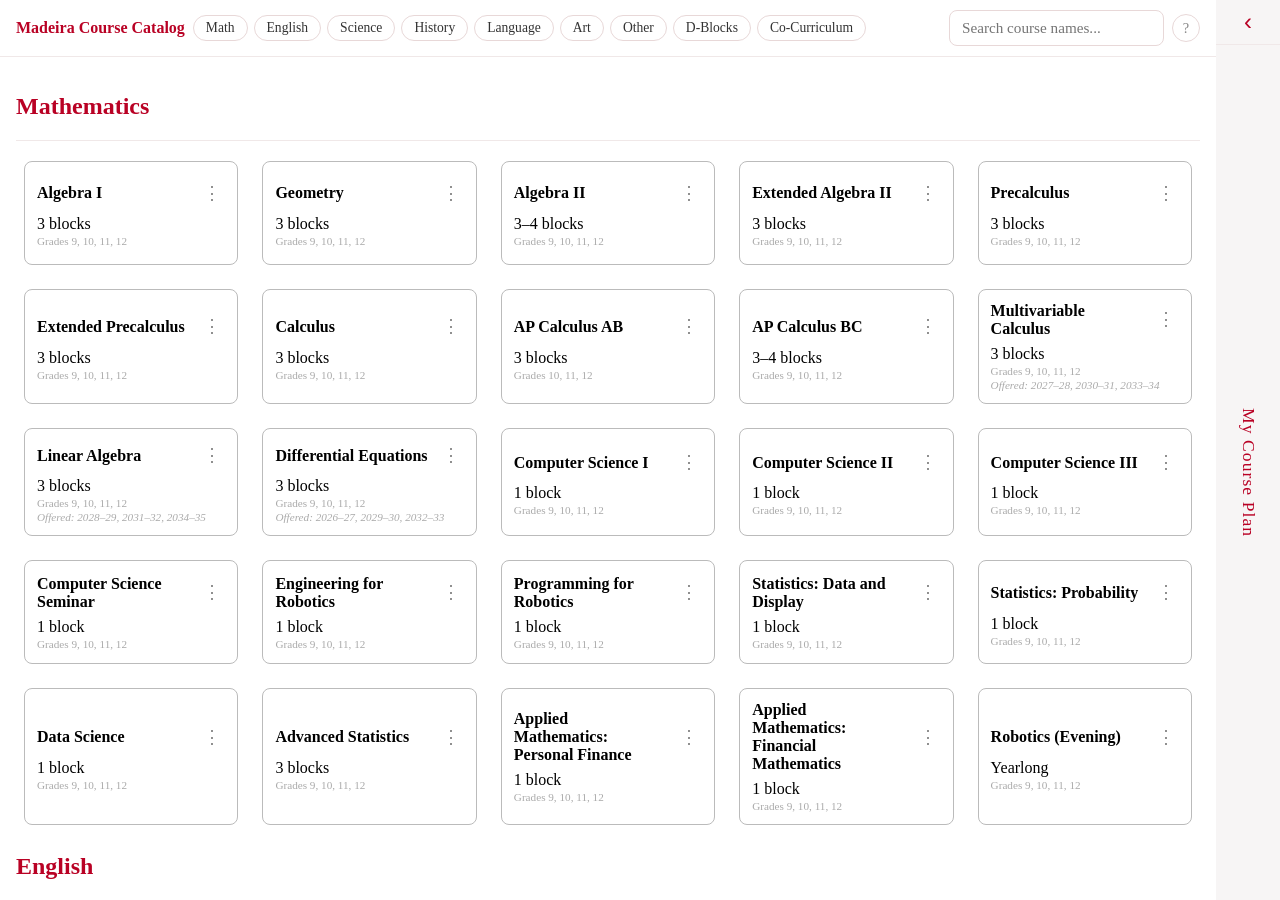
==== commit 19a65fce: "Update to 2026-27 course catalog Updated prerequisites and descriptions for various courses in cours" ====
--- a/main.html
+++ b/main.html
@@ -106,6 +106,7 @@
           <li><strong>Move a course</strong> by dragging its mini-card from one grade column to another.</li>
           <li><strong>Remove a course</strong> by dragging its mini-card back to the left catalog panel.</li>
           <li>Click any course card (in the catalog or in your plan) to see its full description and details.</li>
+          <li>Click the <strong>?</strong> icon in the top right corner to return to this tutorial at any time. </li>
         </ul>
 
         <h3>Tagging courses</h3>
--- a/css/style.css
+++ b/css/style.css
@@ -197,7 +197,7 @@
 /* stats table */
 #modal-stats tbody tr td:first-child {
   color: #888;
-  font-size: 1rem;
+  font-size: 1.10rem;
   padding-right: 16px;
   padding-bottom: 6px;
   white-space: nowrap;
@@ -209,13 +209,13 @@
 }
 
 #modal-description {
-  font-size: 1.2rem;
+  font-size: 1.10rem;
   line-height: 1.6;
   margin-bottom: 1.25rem;
 }
 
 #modal-stats td {
-  font-size: 1.2rem;
+  font-size: 1.05rem;
   padding-bottom: 8px;
 }
 
@@ -1078,4 +1078,4 @@
 
 #locked-ok:hover {
   background-color: #fdf0f2;
-}+}
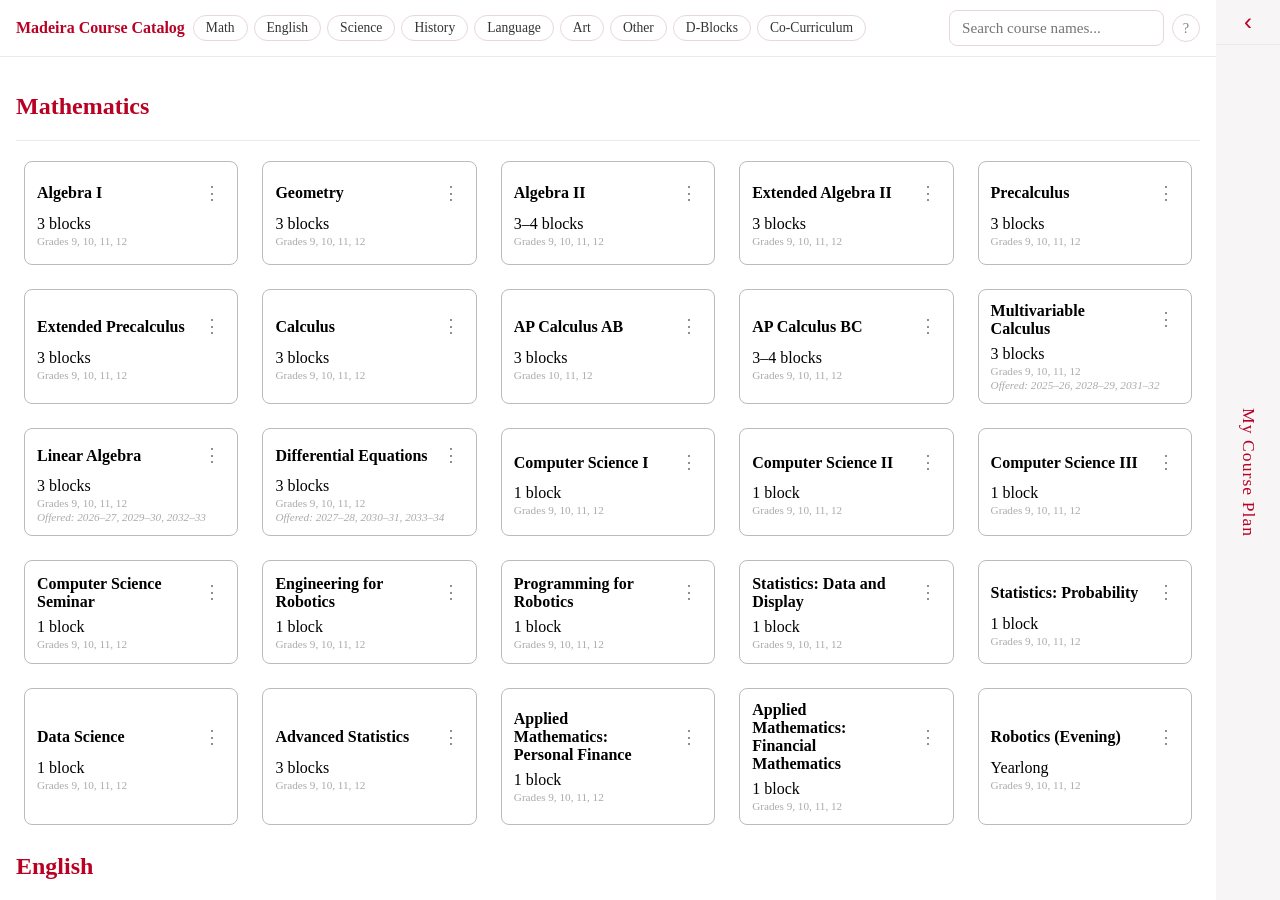
==== commit 6b20e6cc: "Add styles for d-block sections and season picker Added styles for d-block sections, season picker, " ====
--- a/main.html
+++ b/main.html
@@ -62,21 +62,37 @@
         <div class="grade-column" data-grade="9">
           <h3>9th Grade <span class="block-counter" id="counter-9">0 blocks · 0 credits</span></h3>
           <ul class="drop-zone"></ul>
+          <div class="dblock-section">
+            <p class="dblock-heading">D-Blocks</p>
+            <ul class="dblock-zone"></ul>
+          </div>
         </div>
 
         <div class="grade-column" data-grade="10">
           <h3>10th Grade <span class="block-counter" id="counter-10">0 blocks · 0 credits</span></h3>
           <ul class="drop-zone"></ul>
+          <div class="dblock-section">
+            <p class="dblock-heading">D-Blocks</p>
+            <ul class="dblock-zone"></ul>
+          </div>
         </div>
 
         <div class="grade-column" data-grade="11">
           <h3>11th Grade <span class="block-counter" id="counter-11">0 blocks · 0 credits</span></h3>
           <ul class="drop-zone"></ul>
+          <div class="dblock-section">
+            <p class="dblock-heading">D-Blocks</p>
+            <ul class="dblock-zone"></ul>
+          </div>
         </div>
 
         <div class="grade-column" data-grade="12">
           <h3>12th Grade <span class="block-counter" id="counter-12">0 blocks · 0 credits</span></h3>
           <ul class="drop-zone"></ul>
+          <div class="dblock-section">
+            <p class="dblock-heading">D-Blocks</p>
+            <ul class="dblock-zone"></ul>
+          </div>
         </div>
 
         <!-- distribution requirements tracker: updates live as courses are added -->
--- a/css/style.css
+++ b/css/style.css
@@ -1030,6 +1030,72 @@
   color: #B90124;
 }
 
+/* ── d-block section inside each grade column ───────────────── */
+
+/* hidden when the dblock-zone is empty so no stray heading shows */
+.dblock-section:has(.dblock-zone:empty) {
+  display: none;
+}
+
+.dblock-section {
+  margin-top: 10px;
+  padding-top: 8px;
+  border-top: 1px solid #f0e8e8;
+}
+
+/* small "D-Blocks" label above the d-block mini-cards */
+.dblock-heading {
+  font-size: 0.7rem;
+  text-transform: uppercase;
+  letter-spacing: 0.06em;
+  color: #bbb;
+  margin: 0 0 6px 0;
+  font-family: var(--font);
+}
+
+/* same grid layout as the regular drop-zone */
+.dblock-zone {
+  list-style: none;
+  padding: 0;
+  margin: 0;
+  display: grid;
+  grid-template-columns: repeat(auto-fill, minmax(140px, 1fr));
+  gap: 6px;
+}
+
+/* ── season picker on d-block mini-cards ─────────────────────── */
+
+.season-picker {
+  display: flex;
+  gap: 3px;
+  margin-top: 5px;
+  flex-wrap: wrap;
+}
+
+/* small Fall / Winter / Spring toggle buttons */
+.season-btn {
+  background: none;
+  border: 1px solid #e8d8d8;
+  border-radius: 4px;
+  padding: 1px 6px;
+  font-size: 0.68rem;
+  cursor: pointer;
+  font-family: var(--font);
+  color: #bbb;
+  line-height: 1.4;
+}
+
+.season-btn.active {
+  border-color: #B90124;
+  color: #B90124;
+  background-color: #fdf0f2;
+}
+
+.season-btn:hover:not(:disabled) {
+  border-color: #B90124;
+  color: #B90124;
+}
+
 /*  locked required course plan cards */
 
 .plan-card--locked {
